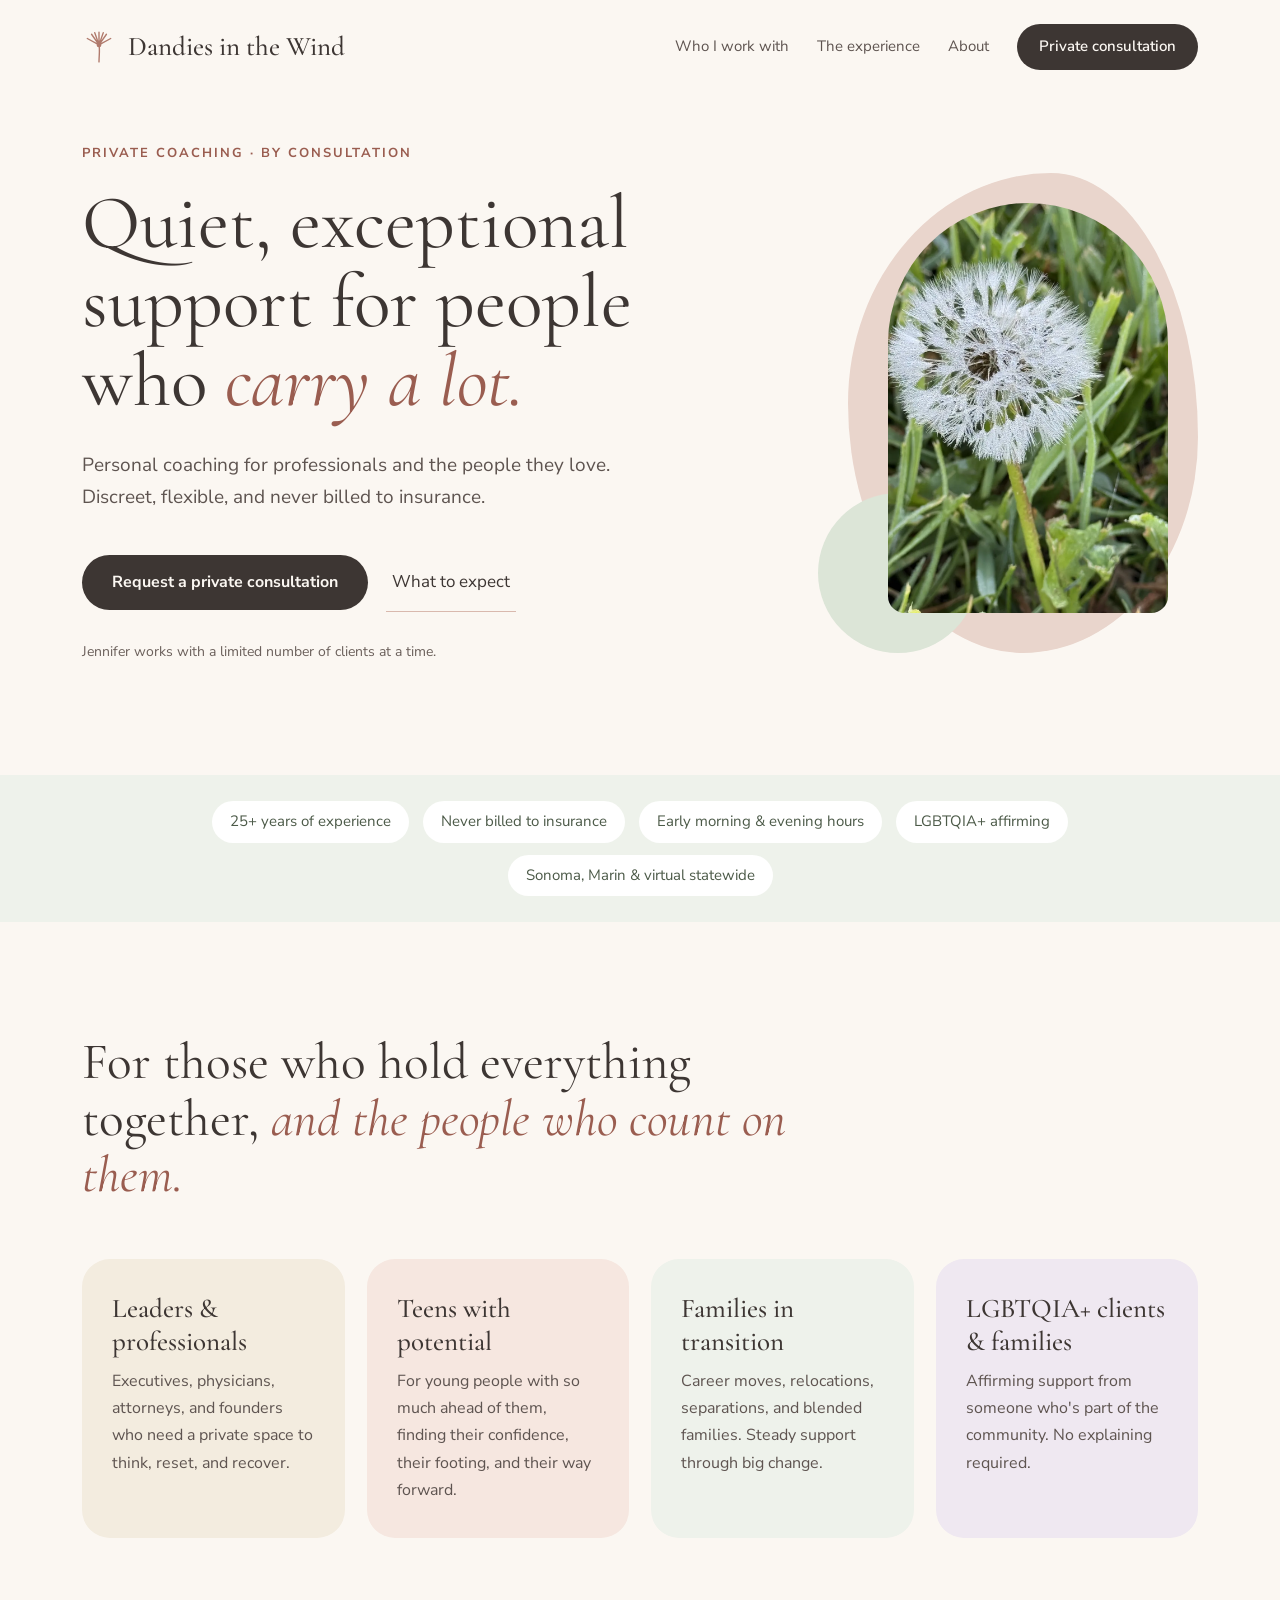
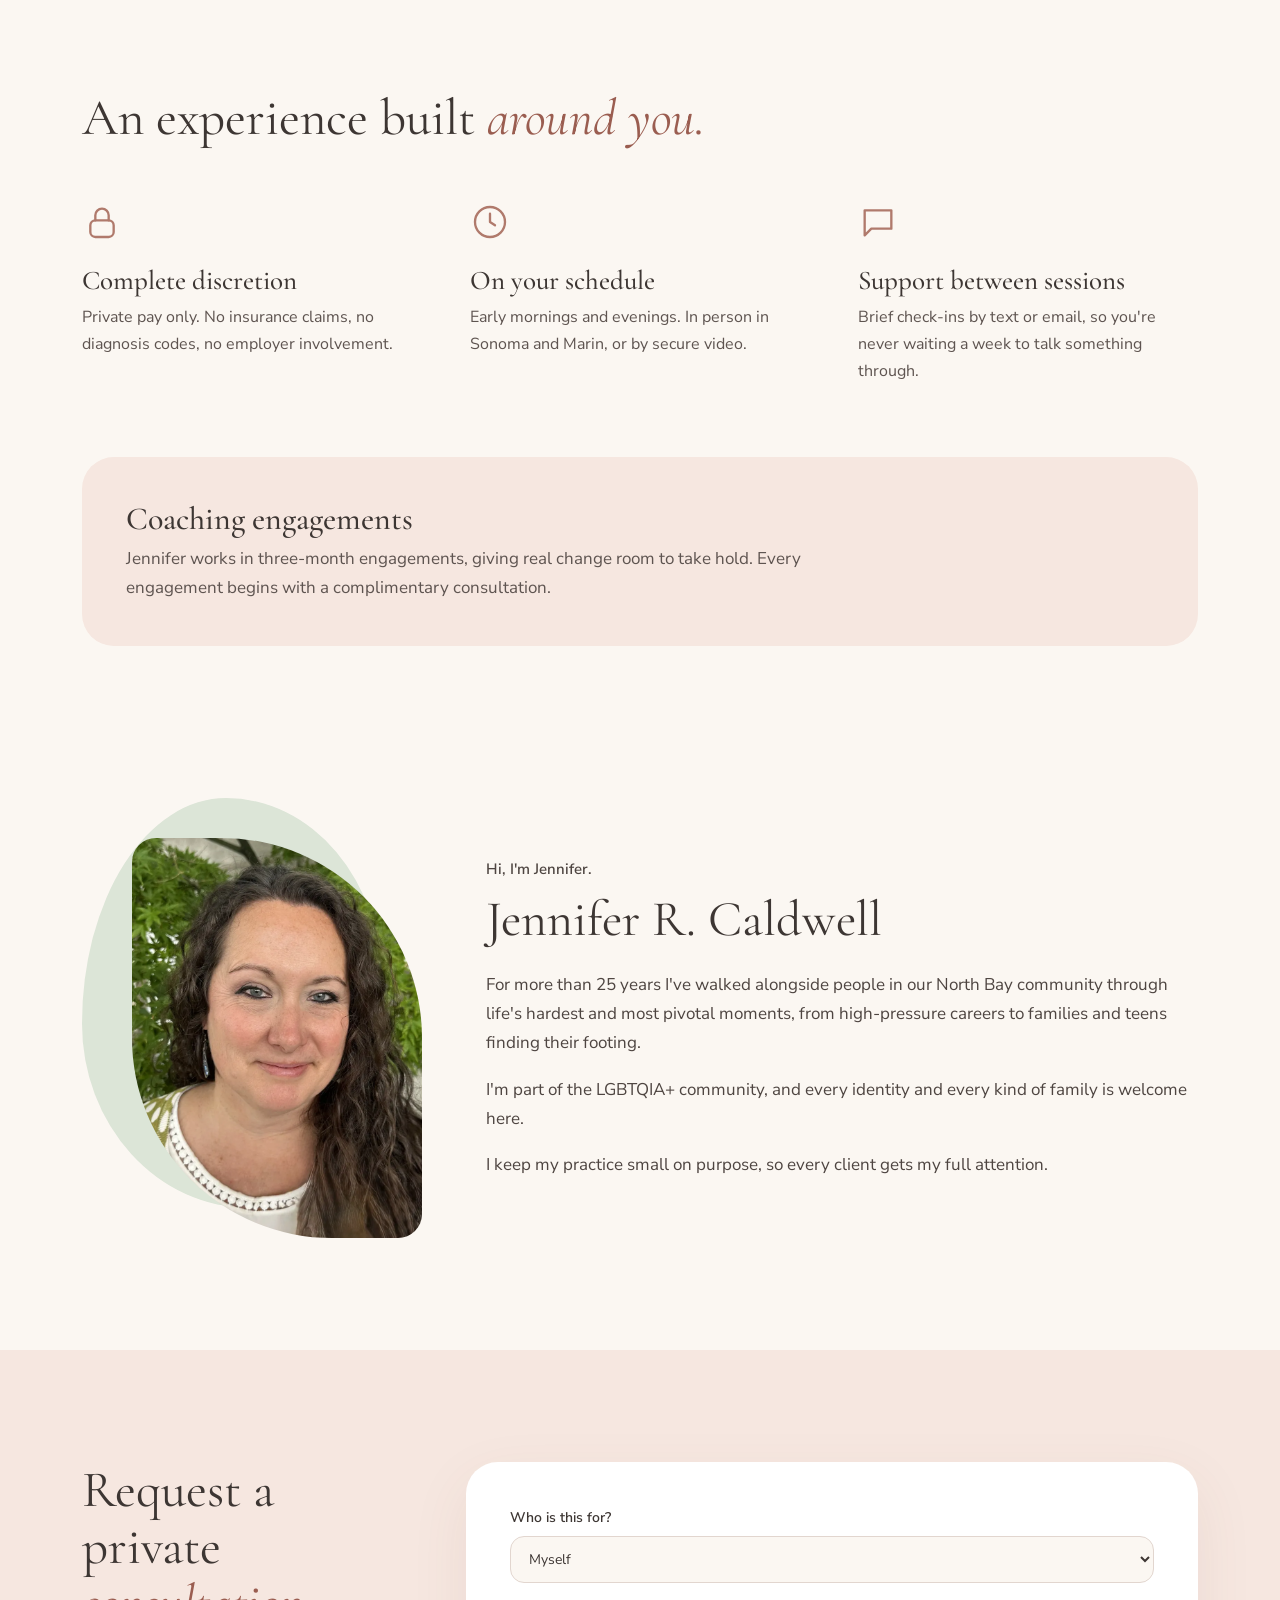
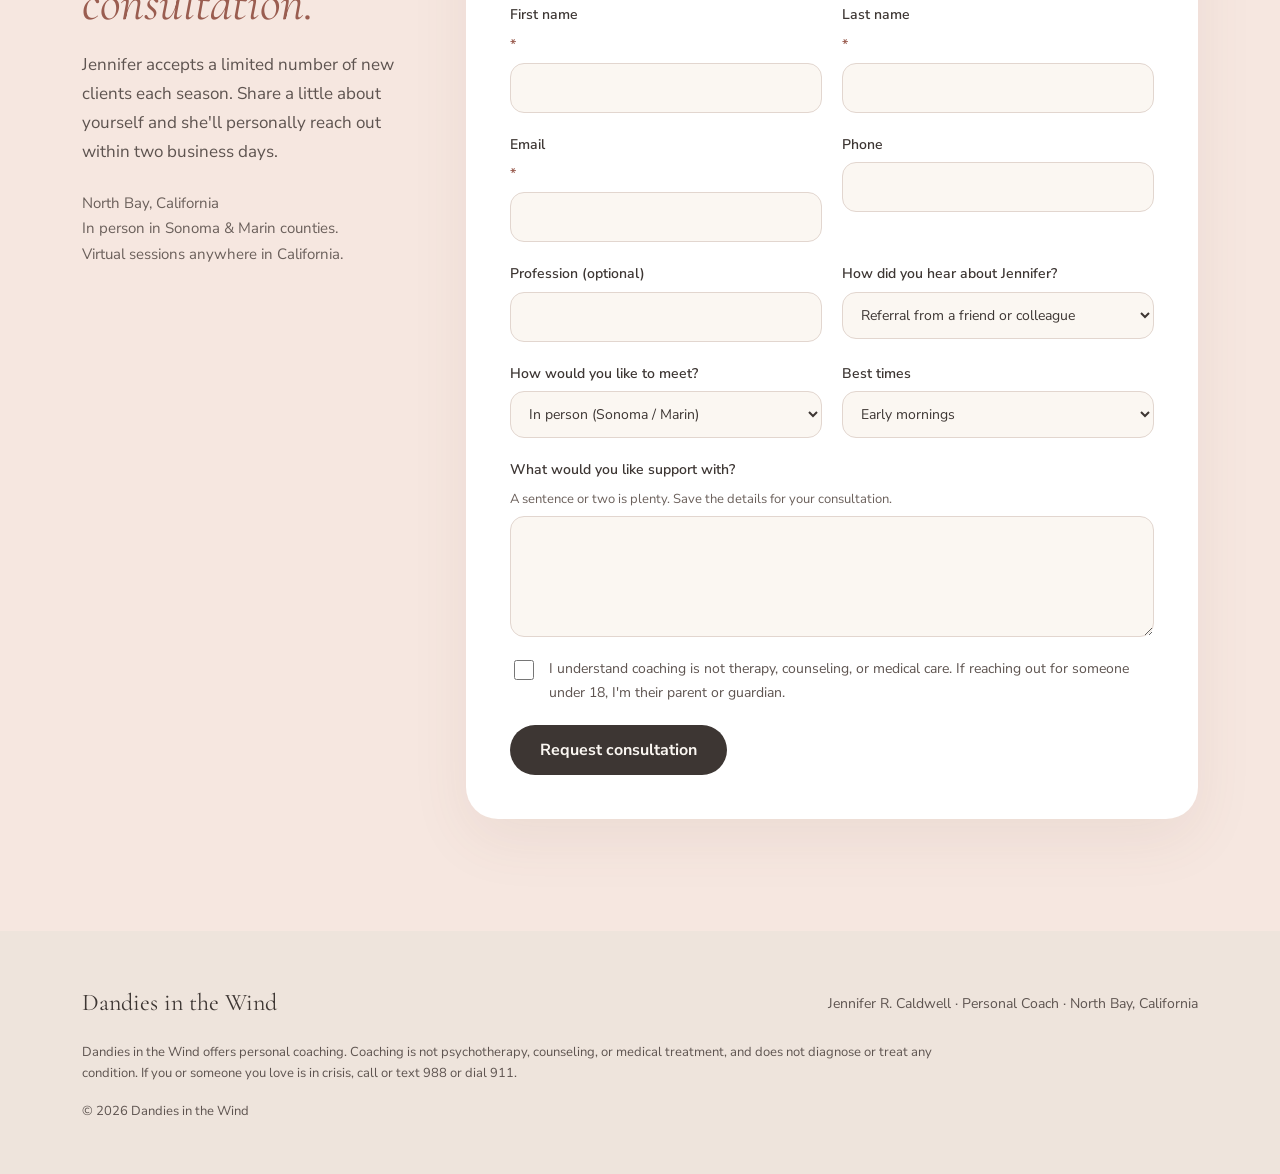
==== index.html @ 0243331b "Initial site" ====
<!doctype html>
<html lang="en">
<head>
<meta charset="utf-8">
<meta name="viewport" content="width=device-width, initial-scale=1">
<title>Dandies in the Wind | Private Personal Coaching in the North Bay</title>
<meta name="description" content="Private, confidential personal coaching with Jennifer R. Caldwell for professionals, teens, and families. In person in Sonoma and Marin, and virtual across California.">
<link rel="canonical" href="https://dandiesinthewind.org/">
<meta property="og:type" content="website">
<meta property="og:title" content="Dandies in the Wind | Private Personal Coaching">
<meta property="og:description" content="Quiet, exceptional support for people who carry a lot. Personal coaching in the North Bay and across California.">
<meta property="og:url" content="https://dandiesinthewind.org/">
<meta property="og:image" content="https://dandiesinthewind.org/images/og.jpg">
<meta name="twitter:card" content="summary_large_image">
<meta name="theme-color" content="#FBF7F2">
<link rel="icon" href="favicon.svg" type="image/svg+xml">
<link rel="preconnect" href="https://fonts.googleapis.com">
<link rel="preconnect" href="https://fonts.gstatic.com" crossorigin>
<link href="https://fonts.googleapis.com/css2?family=Cormorant+Garamond:ital,wght@0,400;0,500;1,400;1,500&family=Nunito+Sans:opsz,wght@6..12,400;6..12,600;6..12,700&display=swap" rel="stylesheet">
<link rel="stylesheet" href="styles.css">
</head>
<body>
<a class="skip" href="#main">Skip to content</a>

<header class="site-header">
  <div class="wrap">
    <a class="brand" href="#top" aria-label="Dandies in the Wind, home">
      <svg width="34" height="34" viewBox="0 0 32 32" fill="none" stroke="#B07A6C" stroke-width="1.3" stroke-linecap="round" aria-hidden="true"><path d="M16 30c0-6 1-11 0-16"/><path d="M16 14L9 4M16 14L12 2.5M16 14L16 2M16 14L20 2.5M16 14L23 4M16 14L5 8M16 14L27 8"/><circle cx="16" cy="14" r="1.6" fill="#B07A6C"/></svg>
      <span>Dandies in the Wind</span>
    </a>
    <nav class="site-nav" aria-label="Main">
      <a href="#who">Who I work with</a>
      <a href="#experience">The experience</a>
      <a href="#about">About</a>
      <a class="btn btn-sm" href="#intake">Private consultation</a>
    </nav>
  </div>
</header>

<main id="main">

<section class="hero" id="top">
  <div class="wrap">
    <div class="hero-copy">
      <p class="eyebrow">Private coaching · By consultation</p>
      <h1>Quiet, exceptional support for people who <em>carry a lot.</em></h1>
      <p class="lede">Personal coaching for professionals and the people they love. Discreet, flexible, and never billed to insurance.</p>
      <div class="cta-row">
        <a class="btn" href="#intake">Request a private consultation</a>
        <a class="link-quiet" href="#experience">What to expect</a>
      </div>
      <p class="small-note">Jennifer works with a limited number of clients at a time.</p>
    </div>
    <div class="hero-art">
      <div class="blob-a"></div>
      <div class="dot-a"></div>
      <picture>
        <source srcset="images/dandelion.webp" type="image/webp">
        <img src="images/dandelion.jpg" alt="A dandelion seed head covered in morning dew" width="1100" height="1467" fetchpriority="high">
      </picture>
    </div>
  </div>
</section>

<div class="strip">
  <ul>
    <li>25+ years of experience</li>
    <li>Never billed to insurance</li>
    <li>Early morning &amp; evening hours</li>
    <li>LGBTQIA+ affirming</li>
    <li>Sonoma, Marin &amp; virtual statewide</li>
  </ul>
</div>

<section class="block" id="who">
  <div class="wrap">
    <h2 class="section-title">For those who hold everything together, <em>and the people who count on them.</em></h2>
    <div class="cards">
      <div class="card c-sand">
        <h3>Leaders &amp; professionals</h3>
        <p>Executives, physicians, attorneys, and founders who need a private space to think, reset, and recover.</p>
      </div>
      <div class="card c-blush">
        <h3>Teens with potential</h3>
        <p>For young people with so much ahead of them, finding their confidence, their footing, and their way forward.</p>
      </div>
      <div class="card c-sage">
        <h3>Families in transition</h3>
        <p>Career moves, relocations, separations, and blended families. Steady support through big change.</p>
      </div>
      <div class="card c-lilac">
        <h3>LGBTQIA+ clients &amp; families</h3>
        <p>Affirming support from someone who's part of the community. No explaining required.</p>
      </div>
    </div>
  </div>
</section>

<section class="block" id="experience">
  <div class="wrap">
    <h2 class="section-title">An experience built <em>around you.</em></h2>
    <div class="features">
      <div class="feature">
        <svg width="40" height="40" viewBox="0 0 24 24" fill="none" stroke="#B07A6C" stroke-width="1.4" stroke-linecap="round" stroke-linejoin="round" aria-hidden="true"><rect x="5" y="11" width="14" height="10" rx="3"/><path d="M8 11V8a4 4 0 0 1 8 0v3"/></svg>
        <h3>Complete discretion</h3>
        <p>Private pay only. No insurance claims, no diagnosis codes, no employer involvement.</p>
      </div>
      <div class="feature">
        <svg width="40" height="40" viewBox="0 0 24 24" fill="none" stroke="#B07A6C" stroke-width="1.4" stroke-linecap="round" stroke-linejoin="round" aria-hidden="true"><circle cx="12" cy="12" r="9"/><path d="M12 7v5l3 2"/></svg>
        <h3>On your schedule</h3>
        <p>Early mornings and evenings. In person in Sonoma and Marin, or by secure video.</p>
      </div>
      <div class="feature">
        <svg width="40" height="40" viewBox="0 0 24 24" fill="none" stroke="#B07A6C" stroke-width="1.4" stroke-linecap="round" stroke-linejoin="round" aria-hidden="true"><path d="M4 5h16v11H8l-4 4z"/></svg>
        <h3>Support between sessions</h3>
        <p>Brief check-ins by text or email, so you're never waiting a week to talk something through.</p>
      </div>
    </div>
    <div class="engage">
      <h3>Coaching engagements</h3>
      <p>Jennifer works in three-month engagements, giving real change room to take hold. Every engagement begins with a complimentary consultation.</p>
    </div>
  </div>
</section>

<section class="about" id="about">
  <div class="wrap">
    <div class="about-art">
      <div class="blob-b"></div>
      <picture>
        <source srcset="images/jennifer.webp" type="image/webp">
        <img src="images/jennifer.jpg" alt="Jennifer R. Caldwell smiling outdoors" width="900" height="1153" loading="lazy">
      </picture>
    </div>
    <div class="about-copy">
      <p class="hi">Hi, I'm Jennifer.</p>
      <h2>Jennifer R. Caldwell</h2>
      <p>For more than 25 years I've walked alongside people in our North Bay community through life's hardest and most pivotal moments, from high-pressure careers to families and teens finding their footing.</p>
      <p>I'm part of the LGBTQIA+ community, and every identity and every kind of family is welcome here.</p>
      <p>I keep my practice small on purpose, so every client gets my full attention.</p>
    </div>
  </div>
</section>

<section class="intake" id="intake">
  <div class="wrap">
    <div class="intake-copy">
      <h2>Request a private <em>consultation.</em></h2>
      <p>Jennifer accepts a limited number of new clients each season. Share a little about yourself and she'll personally reach out within two business days.</p>
      <p class="where">North Bay, California<br>In person in Sonoma &amp; Marin counties.<br>Virtual sessions anywhere in California.</p>
    </div>

    <form class="intake-form" action="https://formsubmit.co/jennifer@dandiesinthewind.org" method="POST">
      <!-- FormSubmit settings -->
      <input type="hidden" name="_subject" value="New consultation request from dandiesinthewind.org">
      <input type="hidden" name="_template" value="table">
      <input type="hidden" name="_captcha" value="false">
      <input type="hidden" name="_next" value="https://dandiesinthewind.org/thanks.html">
      <input type="text" name="_honey" class="hp" tabindex="-1" autocomplete="off" aria-hidden="true">

      <label class="field full">Who is this for?
        <select name="For" required>
          <option>Myself</option>
          <option>My teen or young adult</option>
          <option>My family</option>
          <option>My partner and me</option>
        </select>
      </label>
      <label class="field">First name <span class="req" aria-hidden="true">*</span>
        <input type="text" name="First name" autocomplete="given-name" required>
      </label>
      <label class="field">Last name <span class="req" aria-hidden="true">*</span>
        <input type="text" name="Last name" autocomplete="family-name" required>
      </label>
      <label class="field">Email <span class="req" aria-hidden="true">*</span>
        <input type="email" name="email" autocomplete="email" required>
      </label>
      <label class="field">Phone
        <input type="tel" name="Phone" autocomplete="tel">
      </label>
      <label class="field">Profession (optional)
        <input type="text" name="Profession">
      </label>
      <label class="field">How did you hear about Jennifer?
        <select name="Referral source">
          <option>Referral from a friend or colleague</option>
          <option>Referral from a professional</option>
          <option>Online search</option>
          <option>Other</option>
        </select>
      </label>
      <label class="field">How would you like to meet?
        <select name="Format">
          <option>In person (Sonoma / Marin)</option>
          <option>Virtual</option>
          <option>Either is fine</option>
        </select>
      </label>
      <label class="field">Best times
        <select name="Best times">
          <option>Early mornings</option>
          <option>Daytime</option>
          <option>Evenings</option>
        </select>
      </label>
      <label class="field full">What would you like support with?
        <span class="hint">A sentence or two is plenty. Save the details for your consultation.</span>
        <textarea name="What they'd like support with" rows="4"></textarea>
      </label>
      <label class="check full">
        <input type="checkbox" name="Acknowledged coaching is not therapy" value="Yes" required>
        <span>I understand coaching is not therapy, counseling, or medical care. If reaching out for someone under 18, I'm their parent or guardian.</span>
      </label>
      <button class="btn" type="submit">Request consultation</button>
    </form>
  </div>
</section>

</main>

<footer class="site-footer">
  <div class="wrap">
    <div class="foot-top">
      <span class="name">Dandies in the Wind</span>
      <span>Jennifer R. Caldwell · Personal Coach · North Bay, California</span>
    </div>
    <p class="disclaimer">Dandies in the Wind offers personal coaching. Coaching is not psychotherapy, counseling, or medical treatment, and does not diagnose or treat any condition. If you or someone you love is in crisis, call or text 988 or dial 911.</p>
    <p class="disclaimer">© 2026 Dandies in the Wind</p>
  </div>
</footer>
</body>
</html>
---- styles.css ----
:root {
  --linen: #FBF7F2;
  --ink: #3D3633;
  --body: #4E4541;
  --muted: #5E5450;
  --soft: #6B605B;
  --rose: #B07A6C;
  --rose-text: #9A5D50;
  --rose-deep: #7A463B;
  --blush: #F6E7E0;
  --blush-2: #E9D5CC;
  --sage: #EEF2EB;
  --sage-2: #DCE5D7;
  --sage-text: #4C5A48;
  --sand: #F3ECDF;
  --lilac: #EFE8F1;
  --line: #E2D6CF;
  --footer: #EEE4DC;
  --serif: 'Cormorant Garamond', Georgia, serif;
  --sans: 'Nunito Sans', system-ui, -apple-system, sans-serif;
}

* { box-sizing: border-box; }
html { scroll-behavior: smooth; }
body {
  margin: 0;
  background: var(--linen);
  color: var(--ink);
  font-family: var(--sans);
  font-size: 17px;
  line-height: 1.7;
  -webkit-font-smoothing: antialiased;
}
img { max-width: 100%; display: block; }
a { color: var(--rose-text); }
a:hover { color: var(--rose-deep); }
h1, h2, h3 { font-family: var(--serif); font-weight: 400; margin: 0; line-height: 1.1; }
em { color: var(--rose-text); }
p { margin: 0; }

.wrap { max-width: 1180px; margin: 0 auto; padding: 0 32px; }
.skip { position: absolute; left: -9999px; }
.skip:focus { left: 16px; top: 16px; background: #fff; padding: 8px 14px; z-index: 10; }

/* Buttons */
.btn {
  display: inline-flex; align-items: center; justify-content: center;
  min-height: 48px; padding: 14px 30px; border-radius: 999px;
  background: var(--ink); color: var(--linen); text-decoration: none;
  font-weight: 700; font-size: 16px; border: none; cursor: pointer; font-family: inherit;
  transition: background .2s ease, transform .2s ease;
}
.btn:hover { background: #2A2523; color: var(--linen); transform: translateY(-1px); }
.btn-sm { min-height: 44px; padding: 10px 22px; font-size: 15px; font-weight: 600; }
.link-quiet { color: var(--ink); text-decoration: none; padding: 14px 6px; border-bottom: 1px solid #D9B9AE; }
.link-quiet:hover { color: var(--rose-deep); }

/* Header */
.site-header .wrap { display: flex; flex-wrap: wrap; gap: 16px 20px; align-items: center; justify-content: space-between; padding-top: 24px; padding-bottom: 24px; }
.brand { display: flex; align-items: center; gap: 12px; color: var(--ink); text-decoration: none; }
.brand span { font-family: var(--serif); font-size: 27px; font-weight: 500; }
.site-nav { display: flex; flex-wrap: wrap; gap: 8px 28px; align-items: center; font-size: 15px; }
.site-nav a:not(.btn) { color: var(--muted); text-decoration: none; }
.site-nav a:not(.btn):hover { color: var(--rose-deep); }

/* Hero */
.hero .wrap { display: flex; flex-wrap: wrap; gap: 56px; align-items: center; padding-top: 48px; padding-bottom: 112px; }
.hero-copy { flex: 999 1 520px; min-width: 0; }
.eyebrow { font-size: 13px; letter-spacing: 2px; text-transform: uppercase; color: var(--rose-text); font-weight: 700; margin-bottom: 20px; }
.hero h1 { font-size: clamp(44px, 6vw, 76px); line-height: 1.04; }
.lede { margin-top: 28px; max-width: 560px; font-size: 19px; color: var(--muted); }
.cta-row { margin-top: 40px; display: flex; flex-wrap: wrap; gap: 18px; align-items: center; }
.small-note { margin-top: 28px; font-size: 14px; color: var(--soft); }
.hero-art { flex: 1 1 380px; min-width: 0; position: relative; height: 500px; }
.blob-a { position: absolute; inset: 20px 0 0 30px; background: var(--blush-2); border-radius: 58% 42% 50% 50% / 48% 55% 45% 52%; }
.dot-a { position: absolute; left: 0; bottom: 0; width: 160px; height: 160px; background: var(--sage-2); border-radius: 50%; }
.hero-art picture img, .hero-art > img { position: absolute; top: 50px; right: 30px; bottom: 40px; left: 70px; width: calc(100% - 100px); height: calc(100% - 90px); object-fit: cover; border-radius: 200px 200px 24px 24px; }

/* Strip */
.strip { background: var(--sage); }
.strip ul { list-style: none; margin: 0 auto; padding: 26px 32px; max-width: 1180px; display: flex; flex-wrap: wrap; gap: 12px 14px; justify-content: center; font-size: 15px; color: var(--sage-text); }
.strip li { background: #fff; padding: 8px 18px; border-radius: 999px; }

/* Sections */
section.block { padding: 112px 0 40px; }
.section-title { font-size: clamp(34px, 4vw, 52px); max-width: 720px; }
.cards { margin-top: 56px; display: grid; grid-template-columns: repeat(auto-fit, minmax(250px, 1fr)); gap: 22px; }
.card { border-radius: 28px; padding: 34px 30px; }
.card h3 { font-weight: 500; font-size: 27px; line-height: 1.2; margin-bottom: 10px; }
.card p { color: var(--muted); font-size: 16px; }
.c-sand { background: var(--sand); } .c-blush { background: var(--blush); } .c-sage { background: var(--sage); } .c-lilac { background: var(--lilac); }

.features { margin-top: 56px; display: grid; grid-template-columns: repeat(auto-fit, minmax(260px, 1fr)); gap: 48px; }
.feature h3 { font-weight: 500; font-size: 27px; margin: 14px 0 8px; }
.feature p { color: var(--muted); font-size: 16px; }
.engage { margin-top: 72px; background: var(--blush); border-radius: 32px; padding: 44px; }
.engage h3 { font-weight: 500; font-size: 32px; margin-bottom: 8px; }
.engage p { color: var(--muted); max-width: 720px; }

/* About */
.about .wrap { display: flex; flex-wrap: wrap; gap: 64px; align-items: center; padding-top: 112px; padding-bottom: 112px; }
.about-art { flex: 1 1 340px; min-width: 0; position: relative; height: 440px; }
.blob-b { position: absolute; inset: 0 40px 30px 0; background: var(--sage-2); border-radius: 48% 52% 44% 56% / 55% 45% 55% 45%; }
.about-art picture img { position: absolute; top: 40px; left: 50px; width: calc(100% - 50px); height: calc(100% - 40px); object-fit: cover; object-position: center 30%; border-radius: 24px 200px 24px 200px; }
.about-copy { flex: 999 1 440px; min-width: 0; }
.hi { color: var(--rose-text); font-weight: 600; font-size: 15px; margin-bottom: 10px; }
.about h2 { font-size: clamp(36px, 4vw, 50px); margin-bottom: 24px; }
.about-copy p + p { margin-top: 18px; }
.about-copy p { color: var(--body); }

/* Intake */
.intake { background: var(--blush); }
.intake .wrap { display: flex; flex-wrap: wrap; gap: 64px; padding-top: 112px; padding-bottom: 112px; }
.intake-copy { flex: 1 1 320px; min-width: 0; }
.intake-copy h2 { font-size: clamp(36px, 4vw, 52px); margin-bottom: 20px; }
.intake-copy p { color: var(--muted); }
.intake-copy .where { margin-top: 24px; font-size: 15px; color: var(--soft); }
form.intake-form {
  flex: 999 1 560px; min-width: 0; background: #fff; border-radius: 32px; padding: 44px;
  display: grid; grid-template-columns: repeat(2, minmax(0, 1fr)); gap: 20px;
  box-shadow: 0 20px 60px rgba(120, 80, 60, .08);
}
.field { display: flex; flex-direction: column; gap: 6px; font-size: 14px; font-weight: 600; }
.full { grid-column: 1 / -1; }
.hint { font-weight: 400; color: var(--soft); font-size: 13px; }
.field input, .field select, .field textarea {
  font: inherit; font-weight: 400; color: var(--ink); padding: 12px 14px;
  border: 1px solid var(--line); border-radius: 14px; background: var(--linen); min-height: 46px; width: 100%;
}
.field textarea { resize: vertical; min-height: 120px; }
.field input:focus, .field select:focus, .field textarea:focus, .check input:focus { outline: 2px solid var(--rose); outline-offset: 1px; }
.check { display: flex; gap: 12px; align-items: flex-start; font-size: 14px; color: var(--muted); }
.check input { width: 20px; height: 20px; margin-top: 3px; flex: none; accent-color: var(--rose); }
.req { color: var(--rose-text); }
.hp { position: absolute !important; left: -9999px !important; }
.intake-form .btn { justify-self: start; }

/* Footer */
.site-footer { background: var(--footer); color: var(--muted); font-size: 14px; }
.site-footer .wrap { padding-top: 52px; padding-bottom: 52px; display: flex; flex-direction: column; gap: 18px; }
.foot-top { display: flex; flex-wrap: wrap; gap: 12px 16px; justify-content: space-between; align-items: center; }
.foot-top .name { font-family: var(--serif); font-size: 24px; color: var(--ink); }
.disclaimer { max-width: 900px; font-size: 13px; line-height: 1.6; }

/* Thank you page */
.thanks { min-height: 70vh; display: flex; align-items: center; }
.thanks .wrap { text-align: center; max-width: 640px; padding-top: 80px; padding-bottom: 80px; }
.thanks h1 { font-size: clamp(40px, 5vw, 60px); margin: 20px 0; }
.thanks p { color: var(--muted); margin-bottom: 32px; }

@media (max-width: 700px) {
  .wrap { padding: 0 20px; }
  .site-nav a:not(.btn) { display: none; }
  .hero .wrap { padding-top: 24px; padding-bottom: 72px; gap: 40px; }
  .hero-art { height: 380px; }
  section.block { padding-top: 80px; }
  .about .wrap, .intake .wrap { padding-top: 80px; padding-bottom: 80px; gap: 40px; }
  .about-art { height: 380px; }
  form.intake-form { grid-template-columns: 1fr; padding: 28px 22px; border-radius: 24px; }
  .engage { padding: 32px 26px; }
}
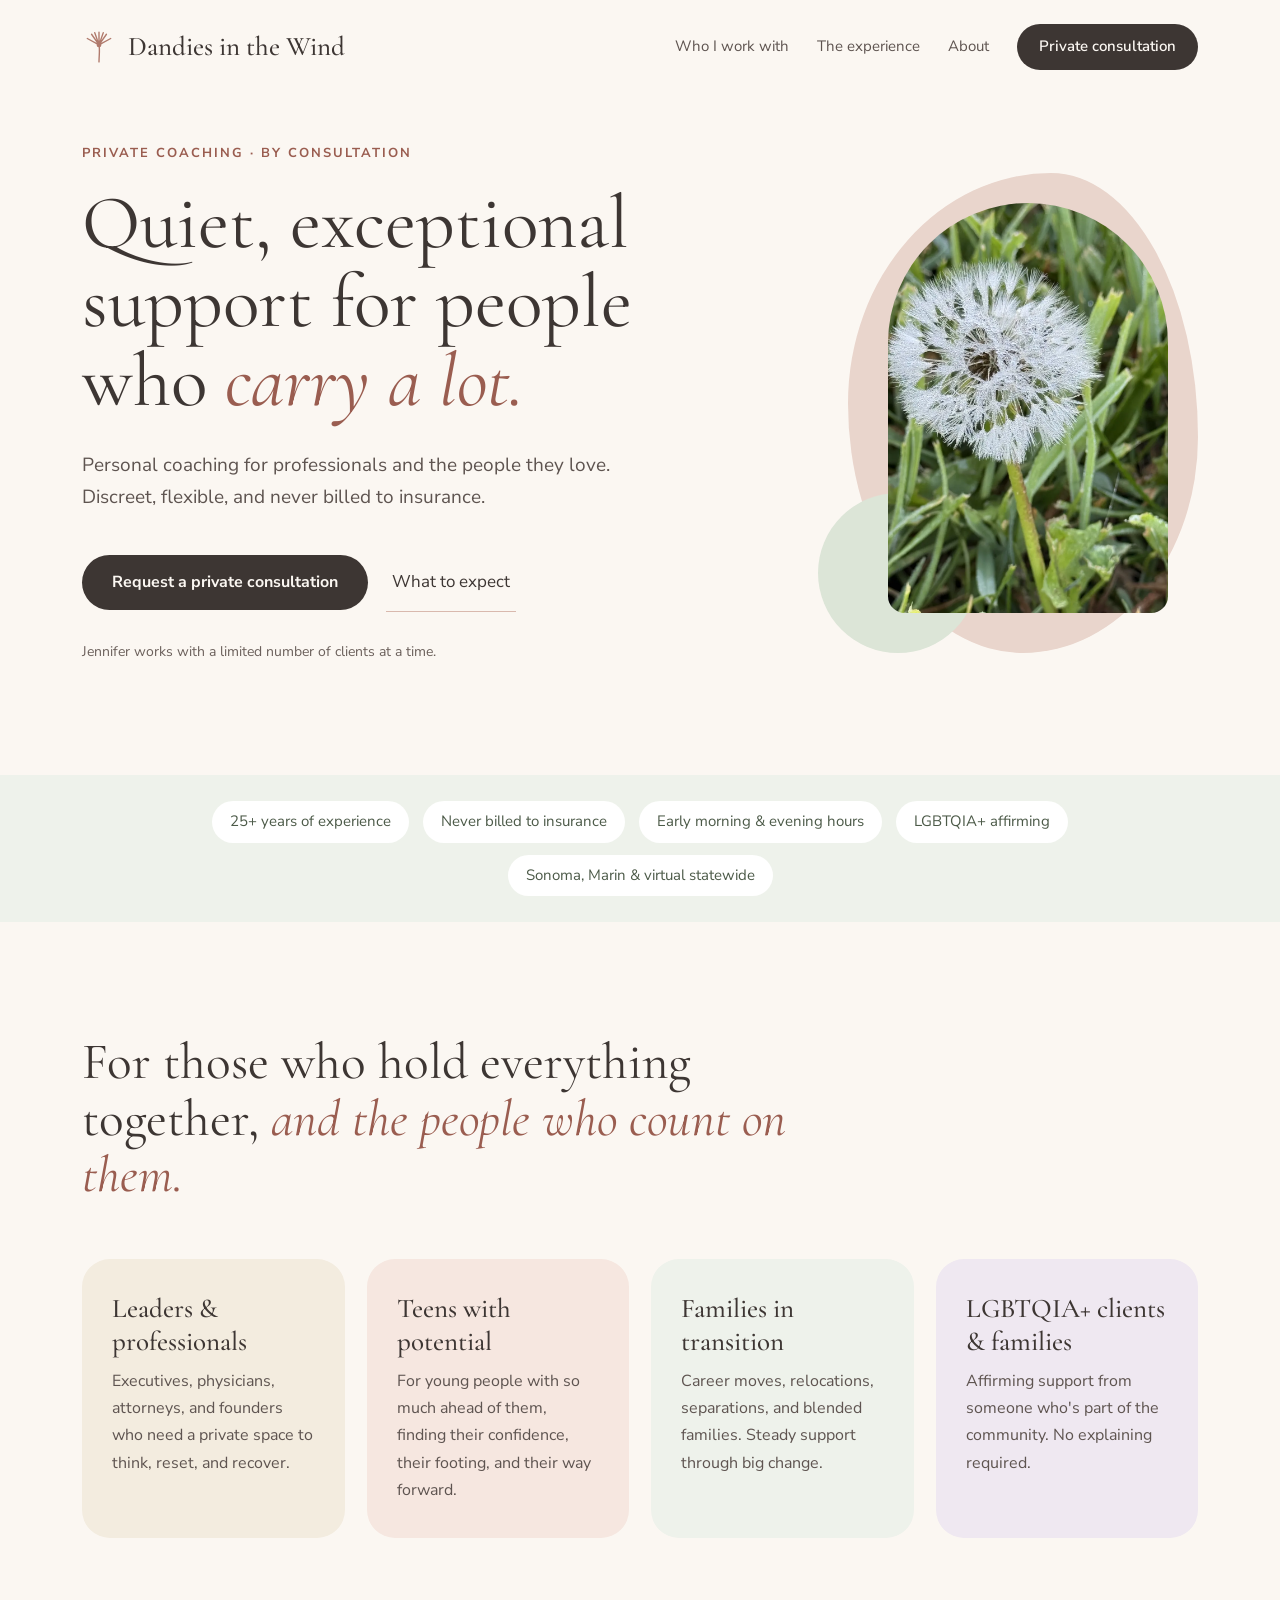
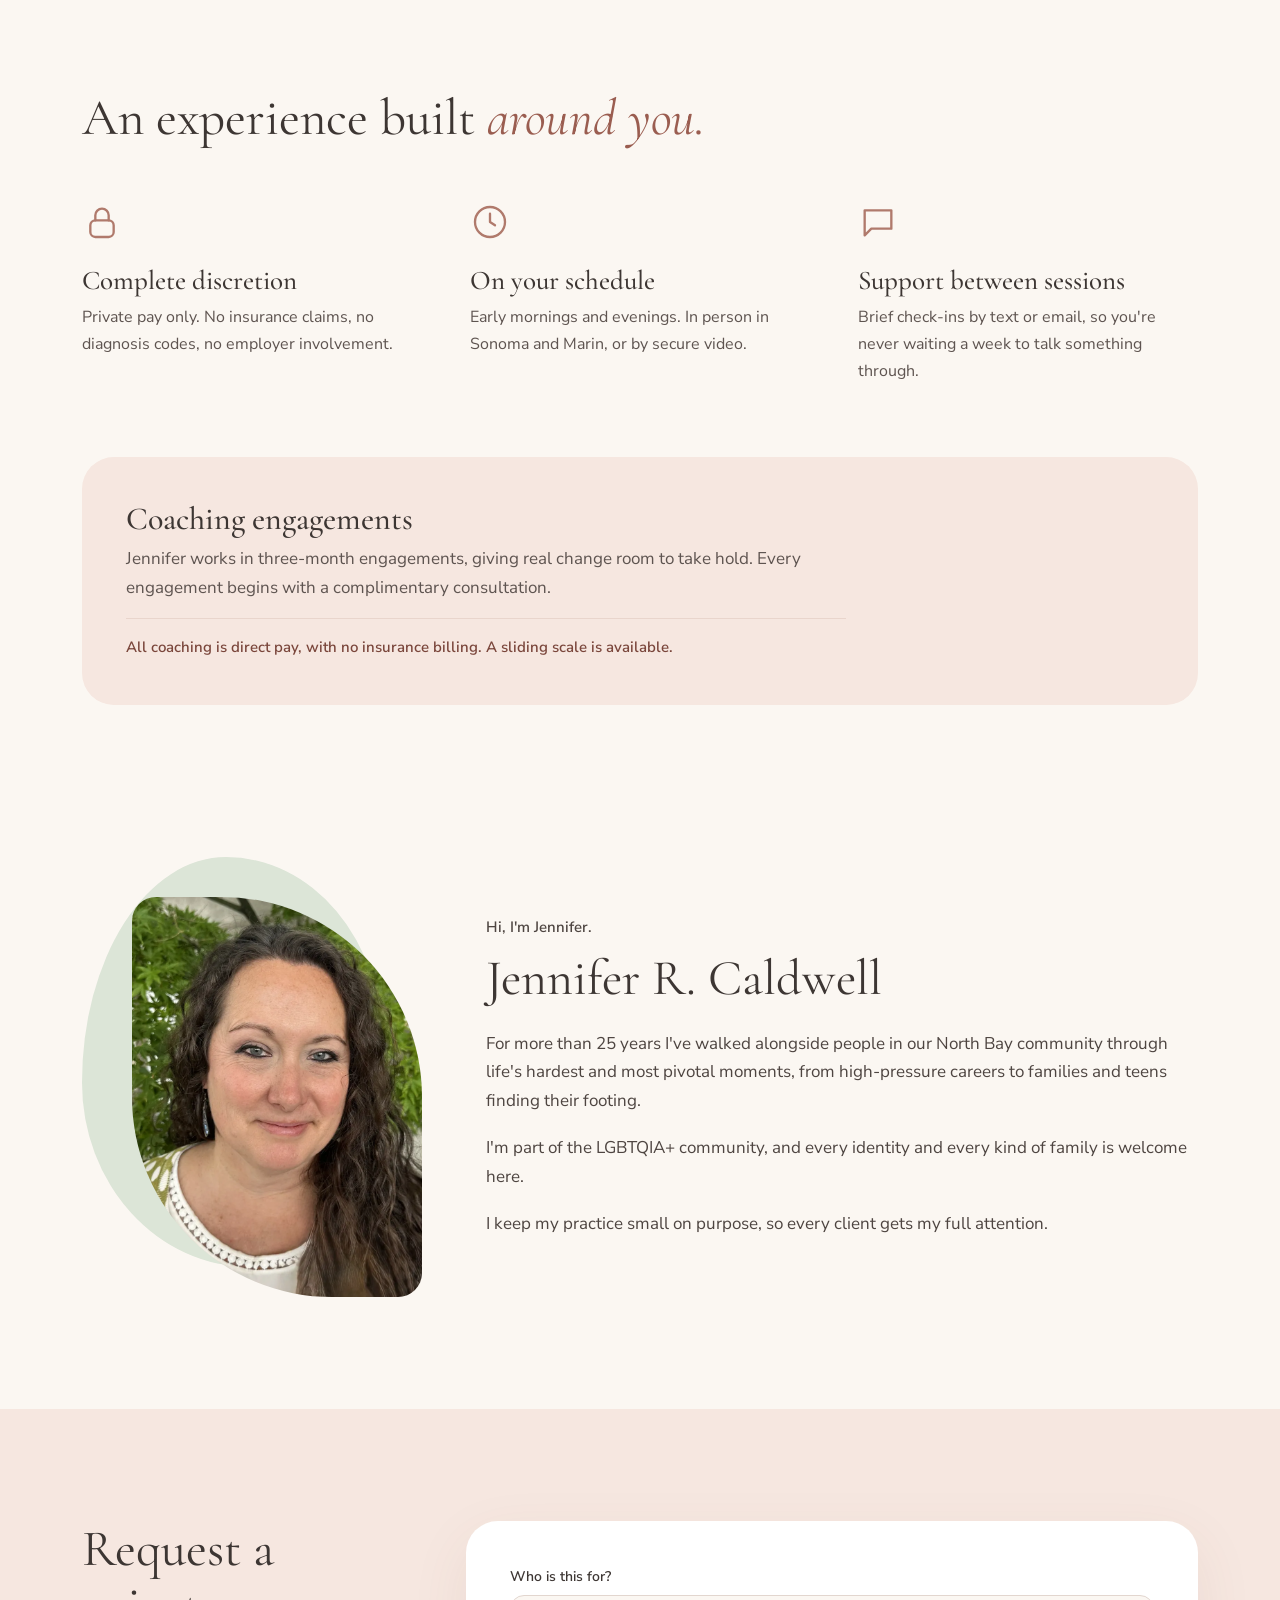
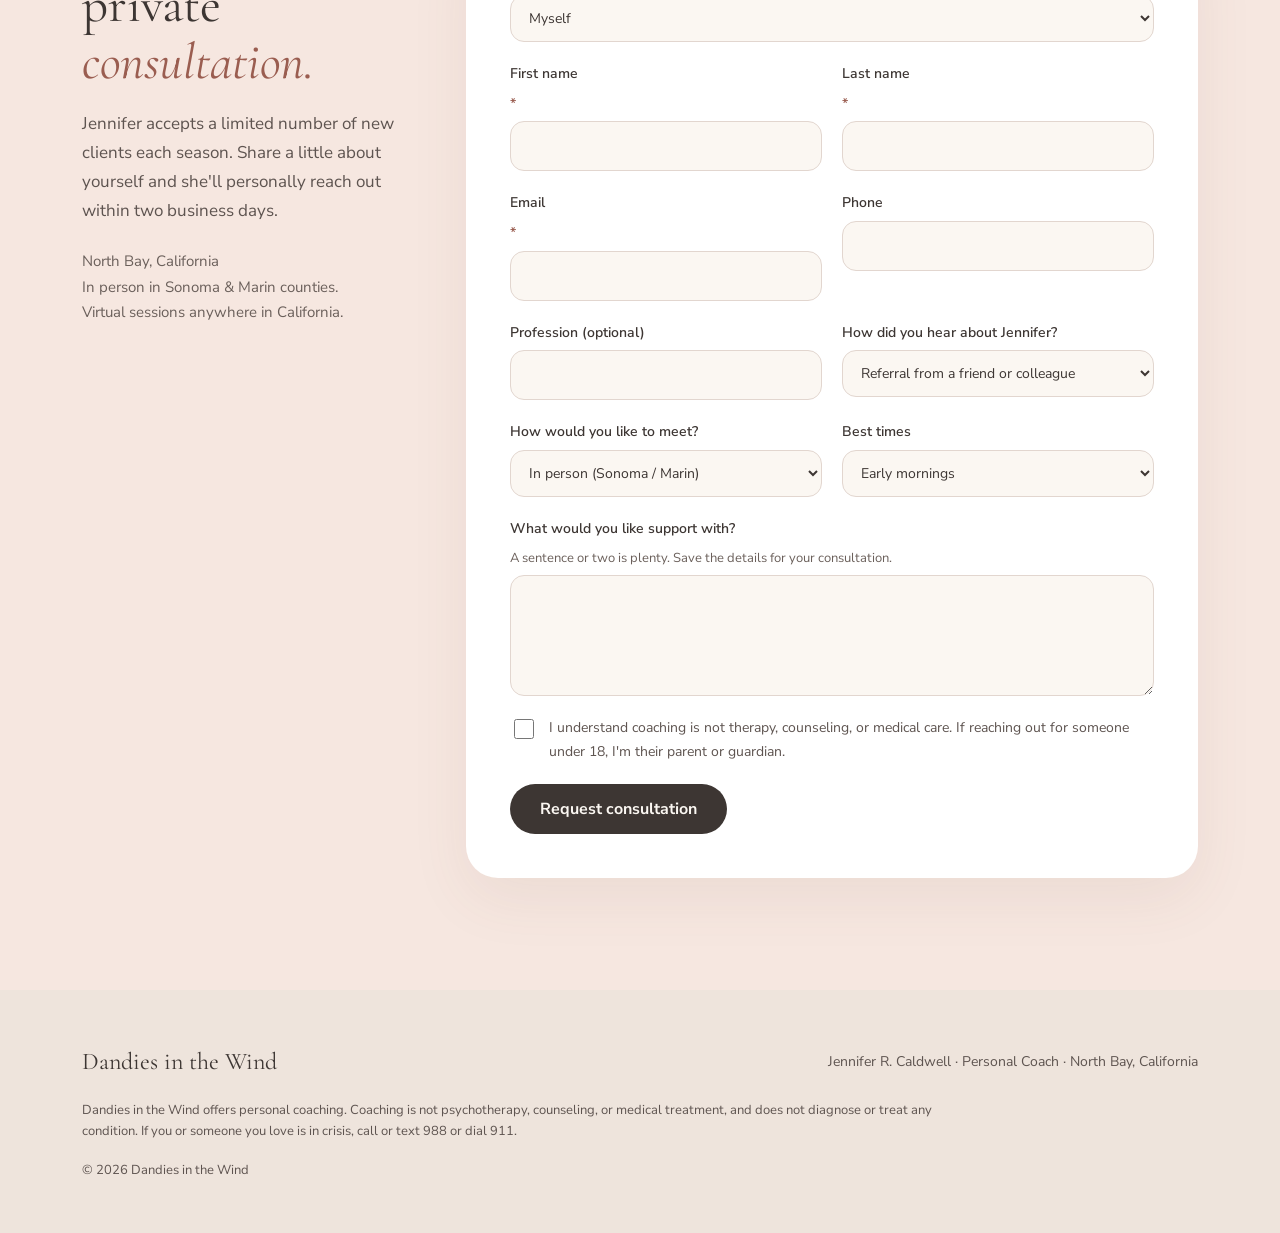
==== commit 7d8057f7: "Add direct pay and sliding scale note" ====
--- a/index.html
+++ b/index.html
@@ -119,6 +119,7 @@
     <div class="engage">
       <h3>Coaching engagements</h3>
       <p>Jennifer works in three-month engagements, giving real change room to take hold. Every engagement begins with a complimentary consultation.</p>
+      <p class="engage-note">All coaching is direct pay, with no insurance billing. A sliding scale is available.</p>
     </div>
   </div>
 </section>
--- a/styles.css
+++ b/styles.css
@@ -96,6 +96,7 @@
 .engage { margin-top: 72px; background: var(--blush); border-radius: 32px; padding: 44px; }
 .engage h3 { font-weight: 500; font-size: 32px; margin-bottom: 8px; }
 .engage p { color: var(--muted); max-width: 720px; }
+.engage .engage-note { margin-top: 16px; padding-top: 16px; border-top: 1px solid var(--blush-2); font-size: 15px; color: var(--rose-deep); font-weight: 600; }
 
 /* About */
 .about .wrap { display: flex; flex-wrap: wrap; gap: 64px; align-items: center; padding-top: 112px; padding-bottom: 112px; }
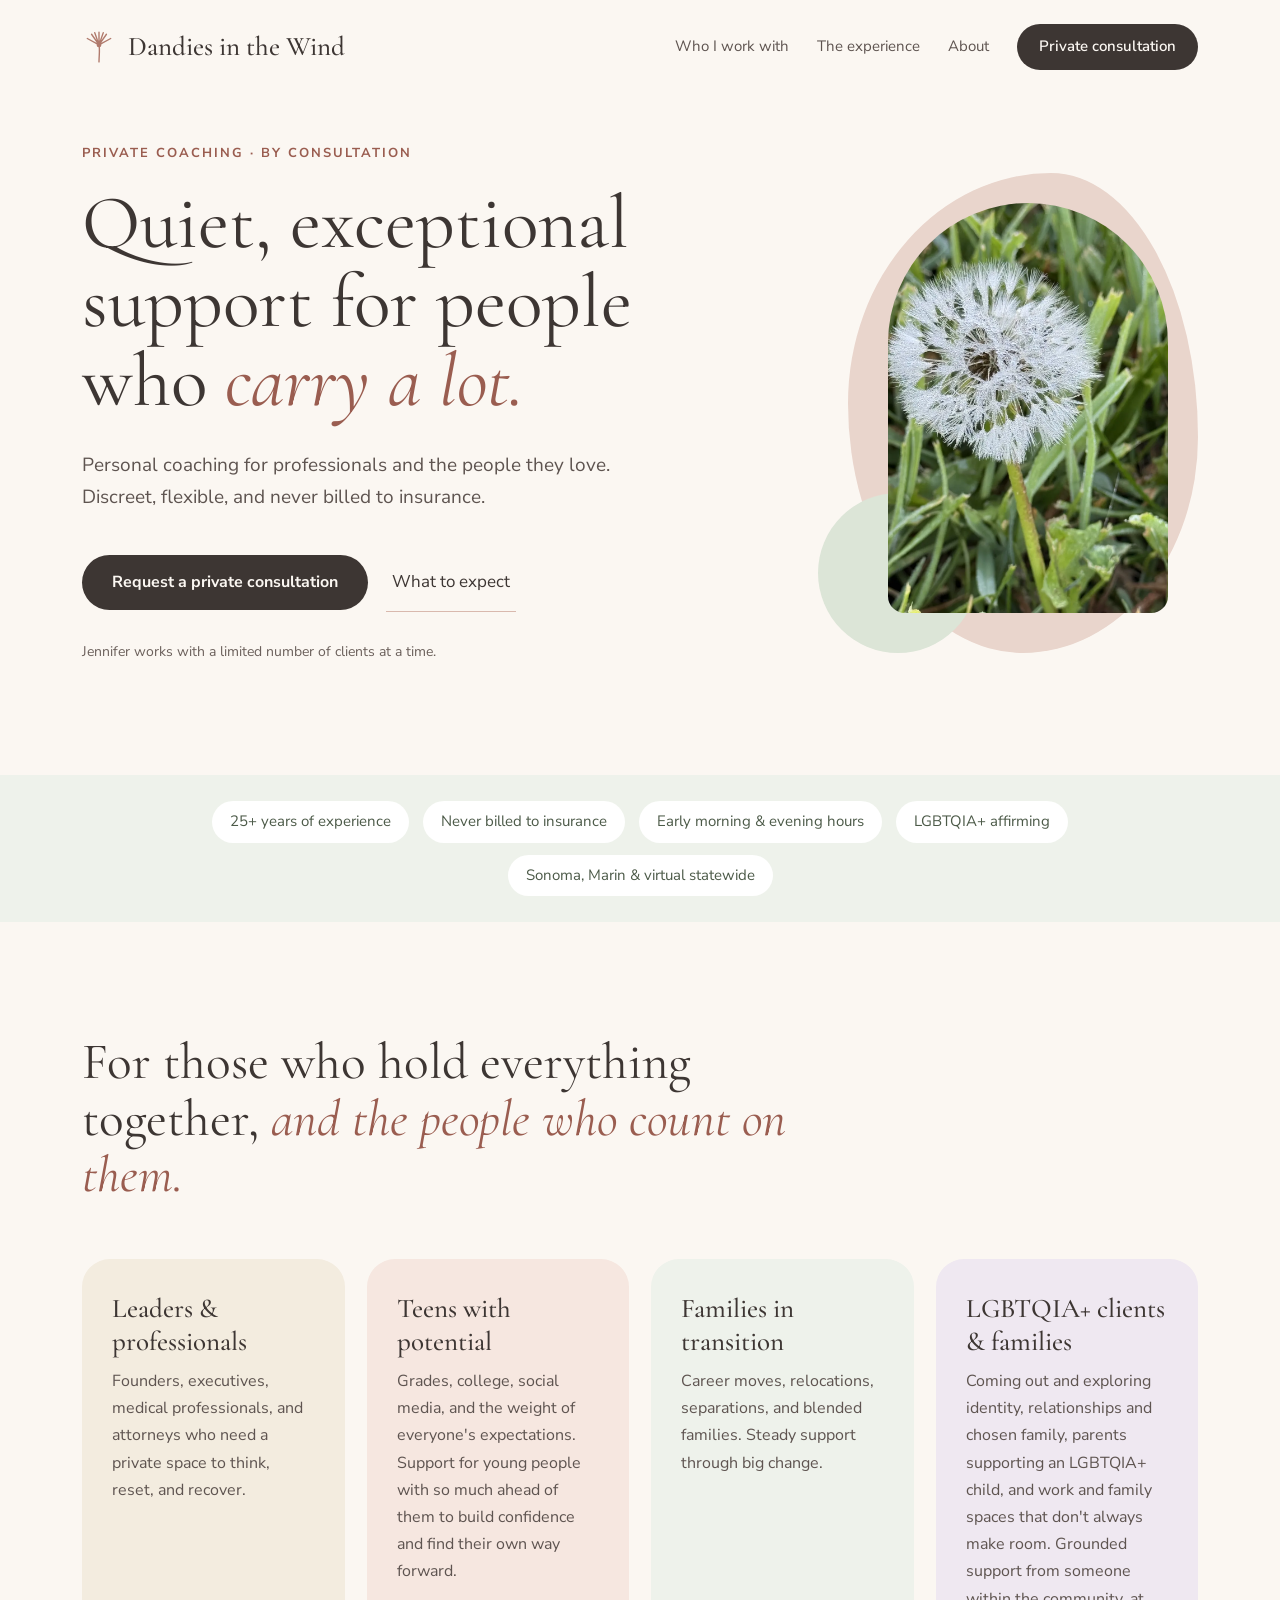
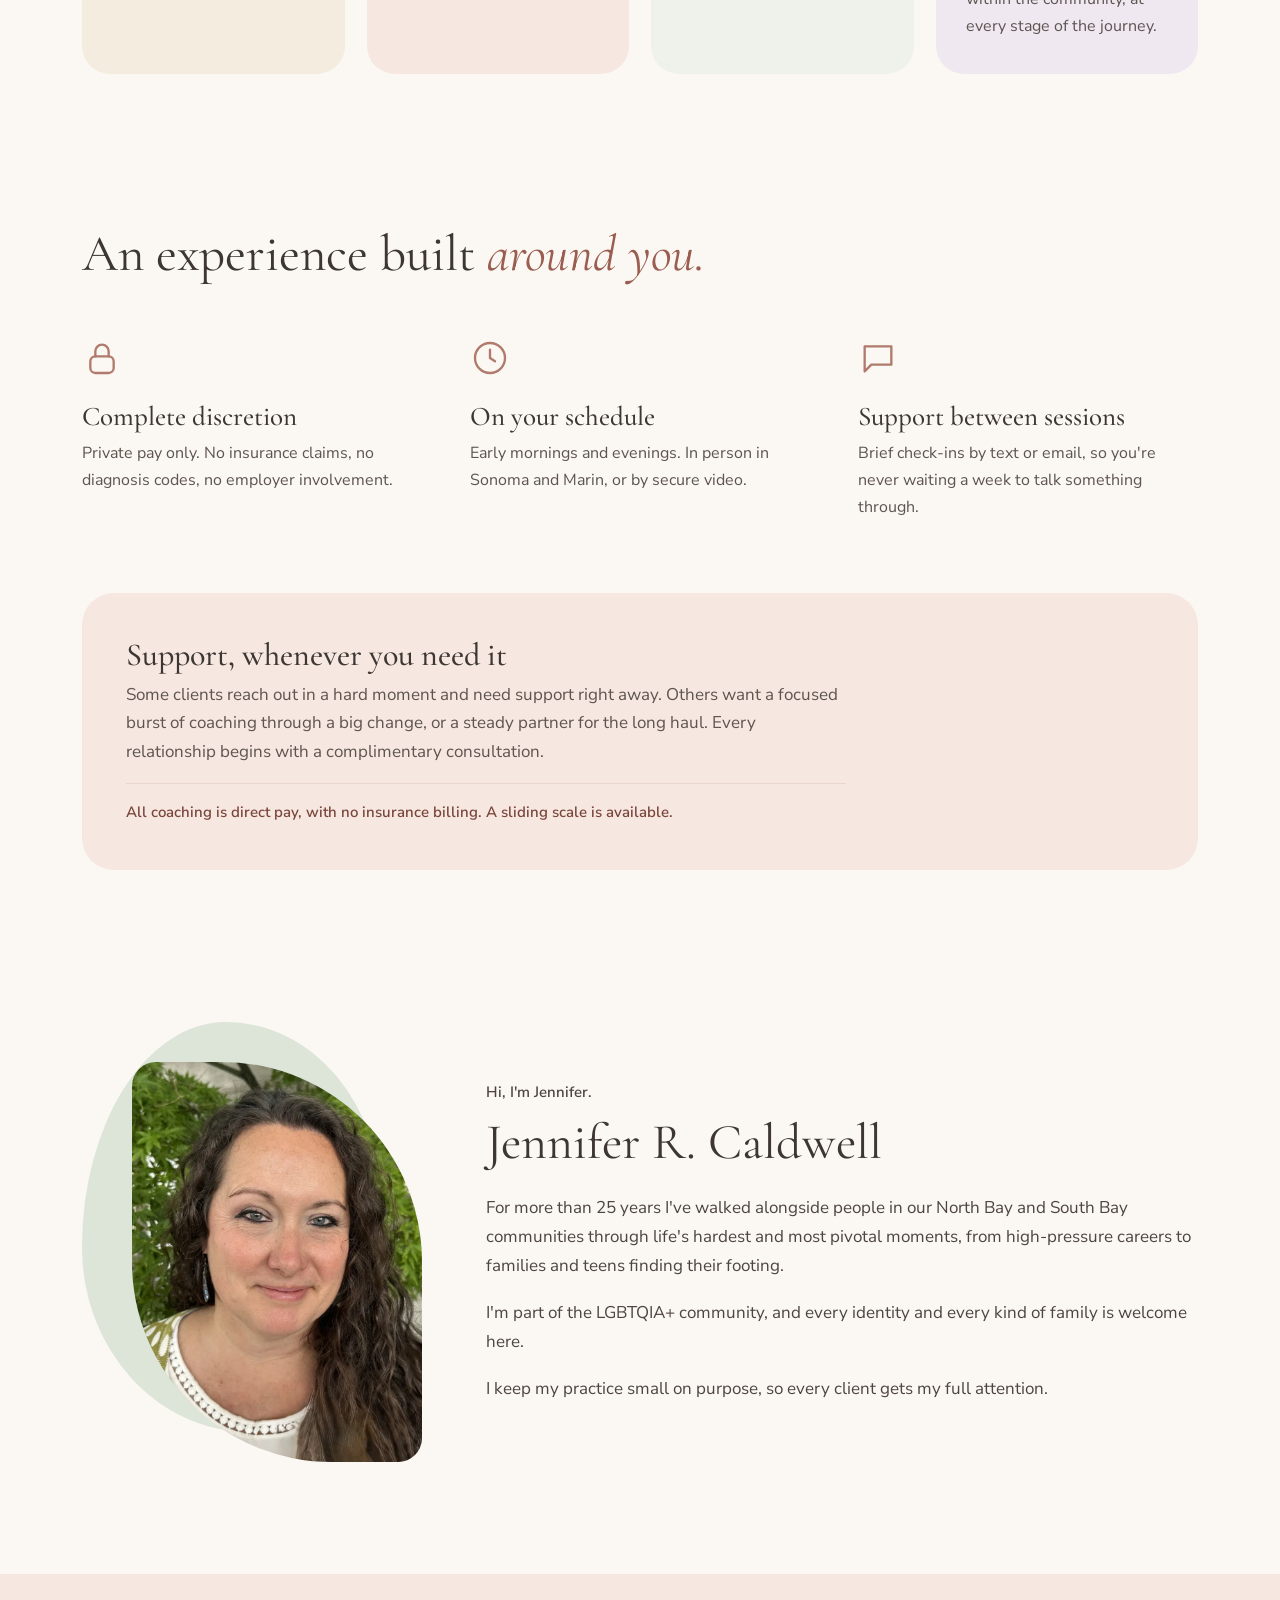
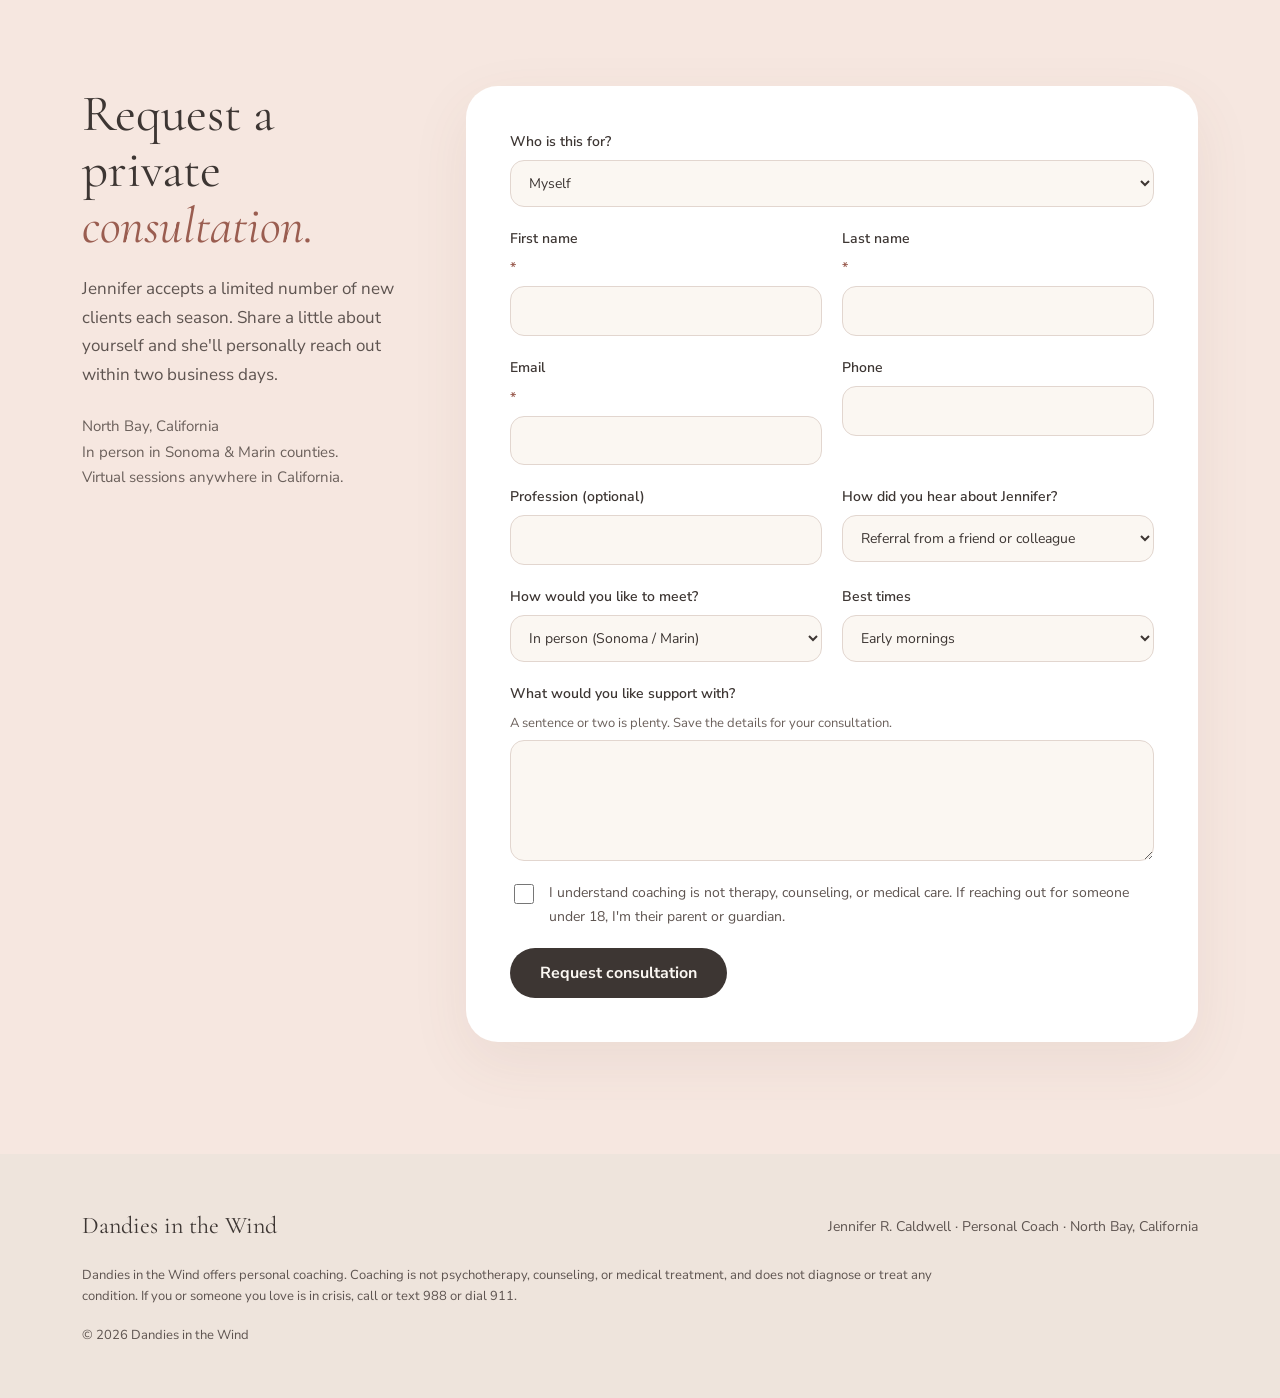
==== commit f8210176: "Copy updates: audience order, teens, LGBTQIA+, flexible support" ====
--- a/index.html
+++ b/index.html
@@ -78,11 +78,11 @@
     <div class="cards">
       <div class="card c-sand">
         <h3>Leaders &amp; professionals</h3>
-        <p>Executives, physicians, attorneys, and founders who need a private space to think, reset, and recover.</p>
+        <p>Founders, executives, medical professionals, and attorneys who need a private space to think, reset, and recover.</p>
       </div>
       <div class="card c-blush">
         <h3>Teens with potential</h3>
-        <p>For young people with so much ahead of them, finding their confidence, their footing, and their way forward.</p>
+        <p>Grades, college, social media, and the weight of everyone's expectations. Support for young people with so much ahead of them to build confidence and find their own way forward.</p>
       </div>
       <div class="card c-sage">
         <h3>Families in transition</h3>
@@ -90,7 +90,7 @@
       </div>
       <div class="card c-lilac">
         <h3>LGBTQIA+ clients &amp; families</h3>
-        <p>Affirming support from someone who's part of the community. No explaining required.</p>
+        <p>Coming out and exploring identity, relationships and chosen family, parents supporting an LGBTQIA+ child, and work and family spaces that don't always make room. Grounded support from someone within the community, at every stage of the journey.</p>
       </div>
     </div>
   </div>
@@ -117,8 +117,8 @@
       </div>
     </div>
     <div class="engage">
-      <h3>Coaching engagements</h3>
-      <p>Jennifer works in three-month engagements, giving real change room to take hold. Every engagement begins with a complimentary consultation.</p>
+      <h3>Support, whenever you need it</h3>
+      <p>Some clients reach out in a hard moment and need support right away. Others want a focused burst of coaching through a big change, or a steady partner for the long haul. Every relationship begins with a complimentary consultation.</p>
       <p class="engage-note">All coaching is direct pay, with no insurance billing. A sliding scale is available.</p>
     </div>
   </div>
@@ -136,7 +136,7 @@
     <div class="about-copy">
       <p class="hi">Hi, I'm Jennifer.</p>
       <h2>Jennifer R. Caldwell</h2>
-      <p>For more than 25 years I've walked alongside people in our North Bay community through life's hardest and most pivotal moments, from high-pressure careers to families and teens finding their footing.</p>
+      <p>For more than 25 years I've walked alongside people in our North Bay and South Bay communities through life's hardest and most pivotal moments, from high-pressure careers to families and teens finding their footing.</p>
       <p>I'm part of the LGBTQIA+ community, and every identity and every kind of family is welcome here.</p>
       <p>I keep my practice small on purpose, so every client gets my full attention.</p>
     </div>
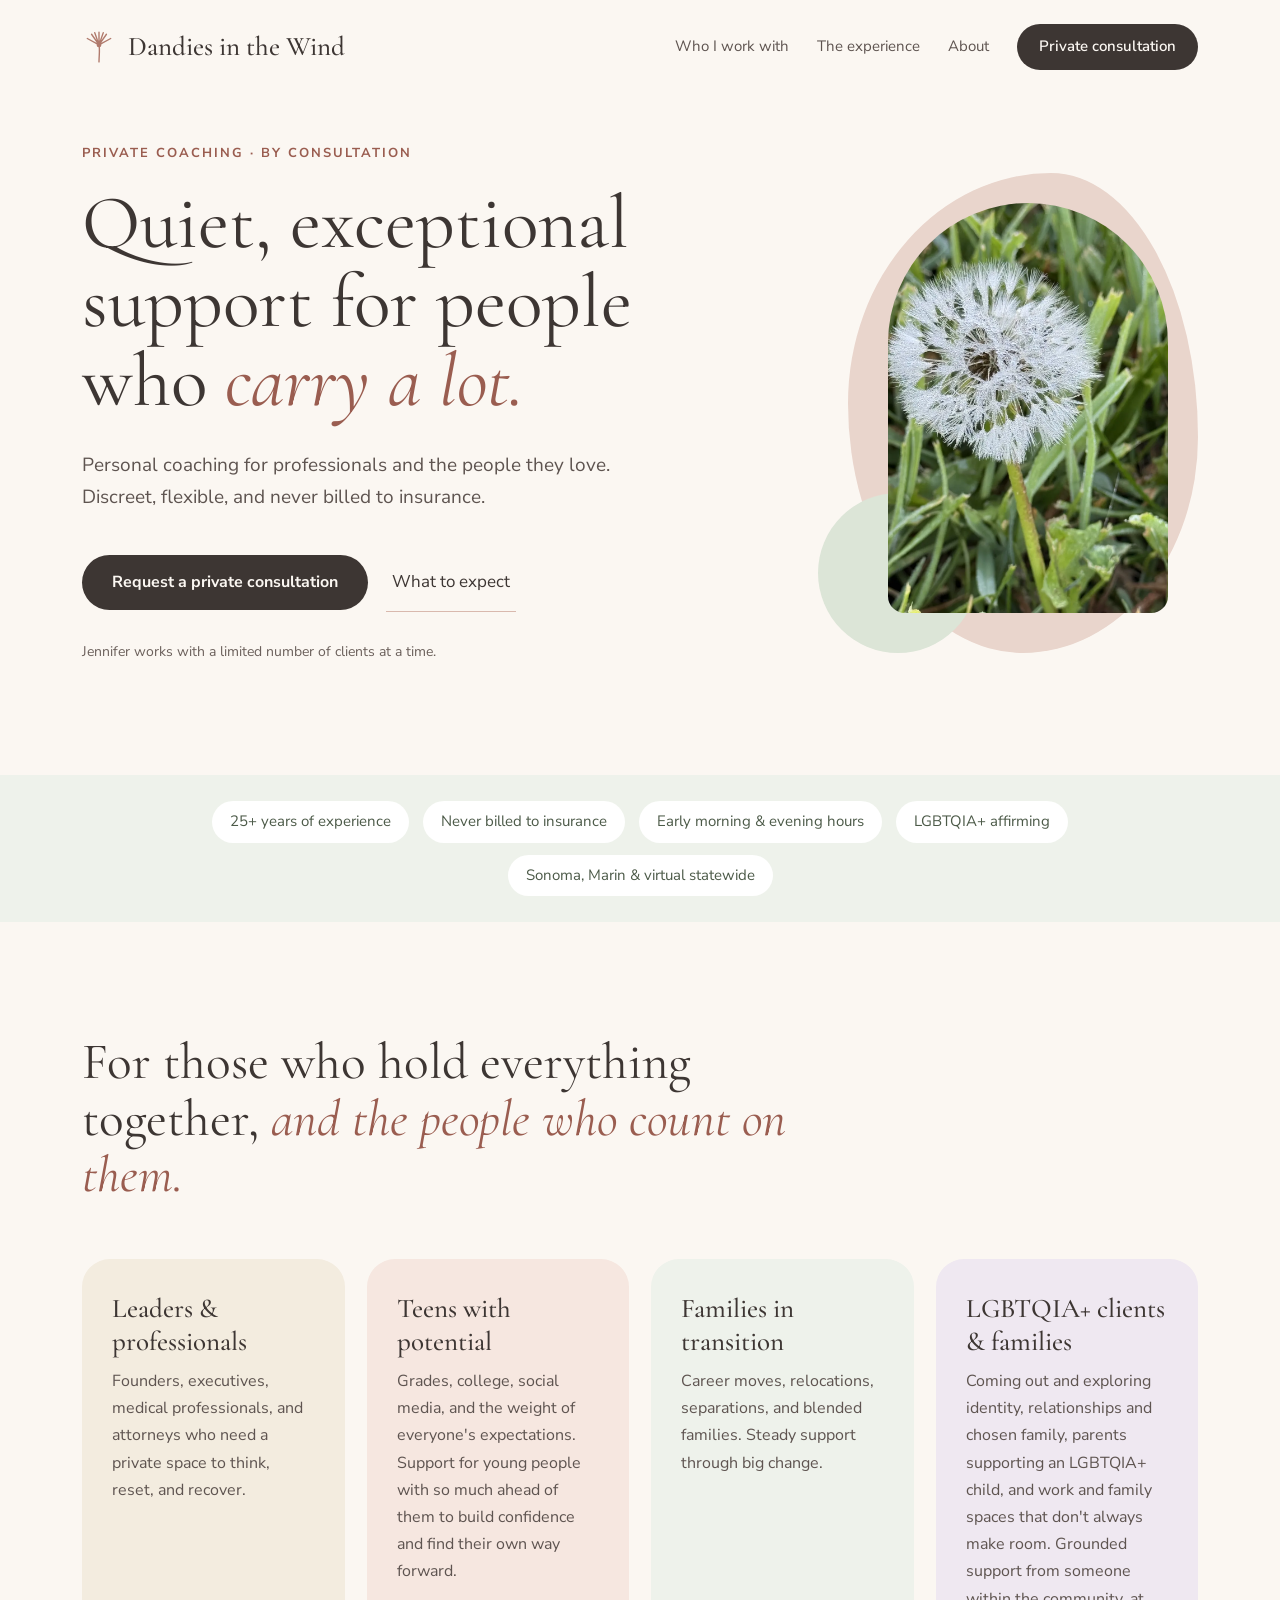
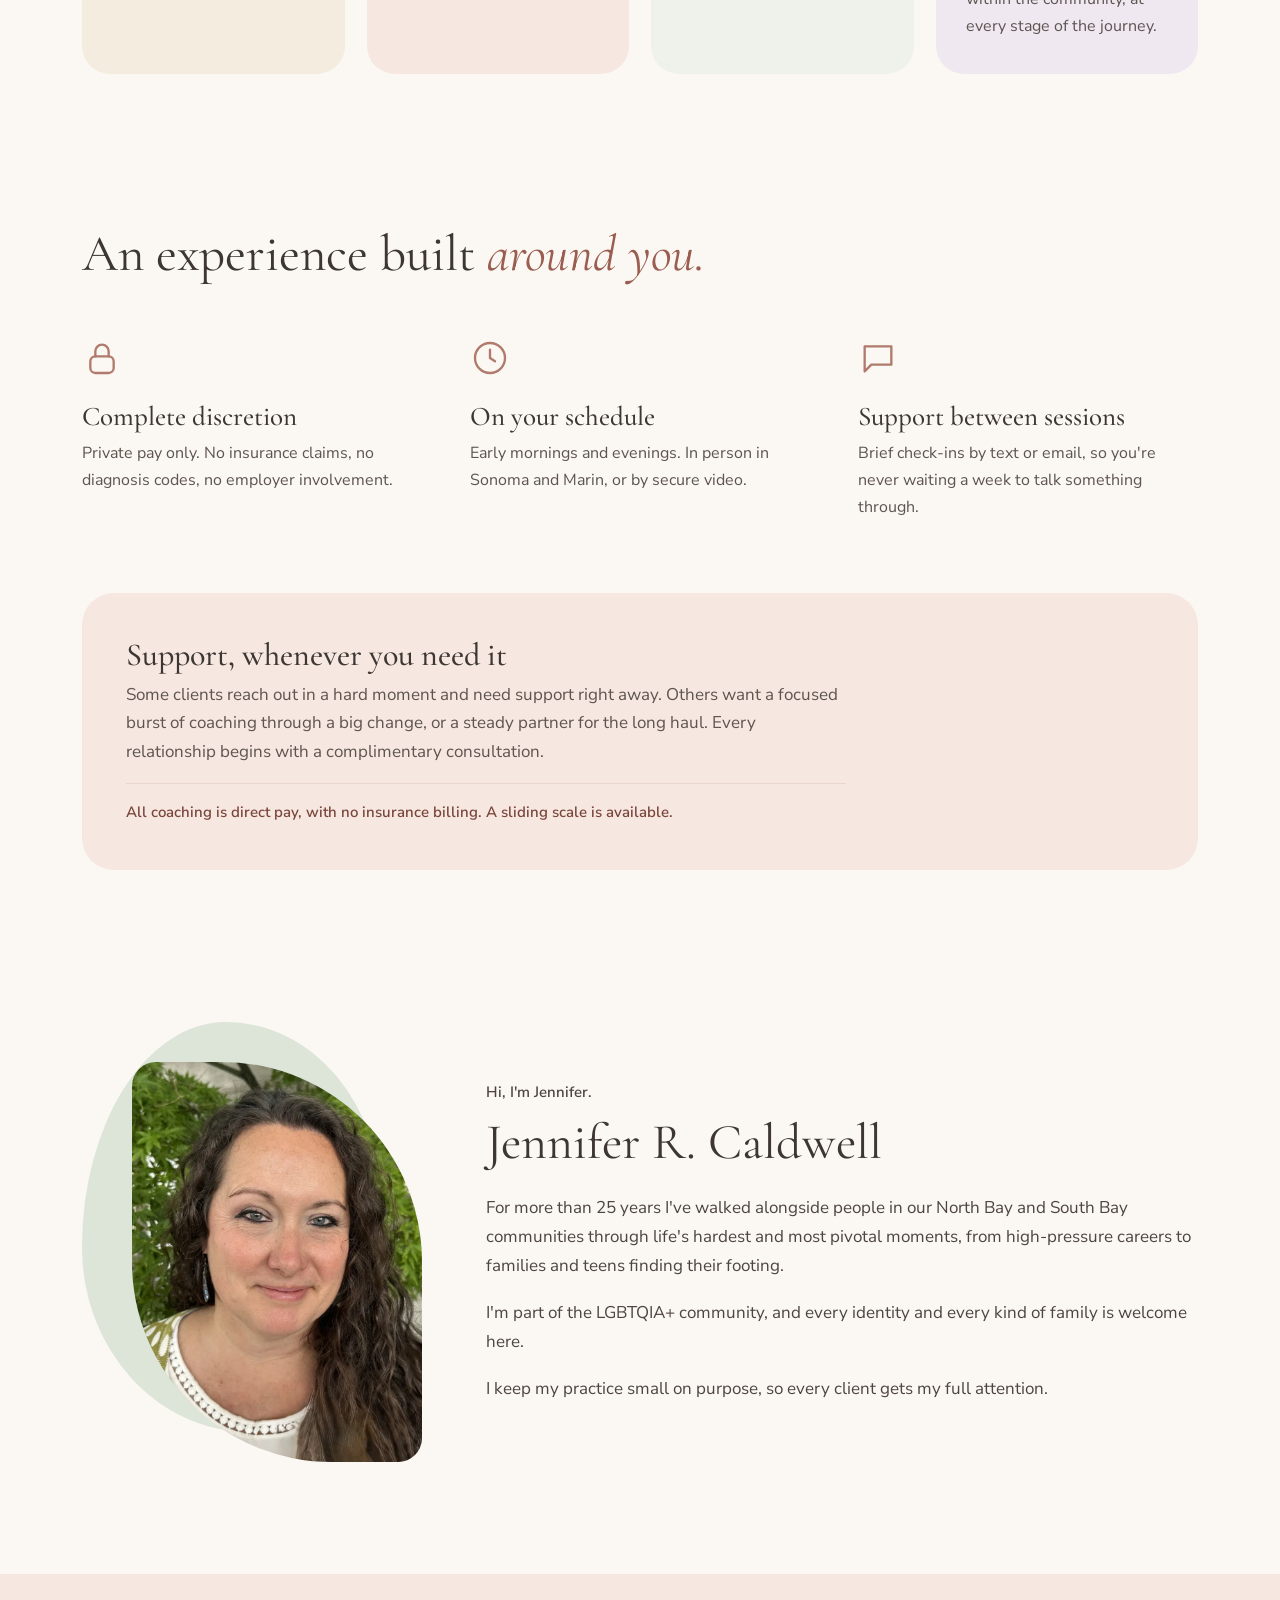
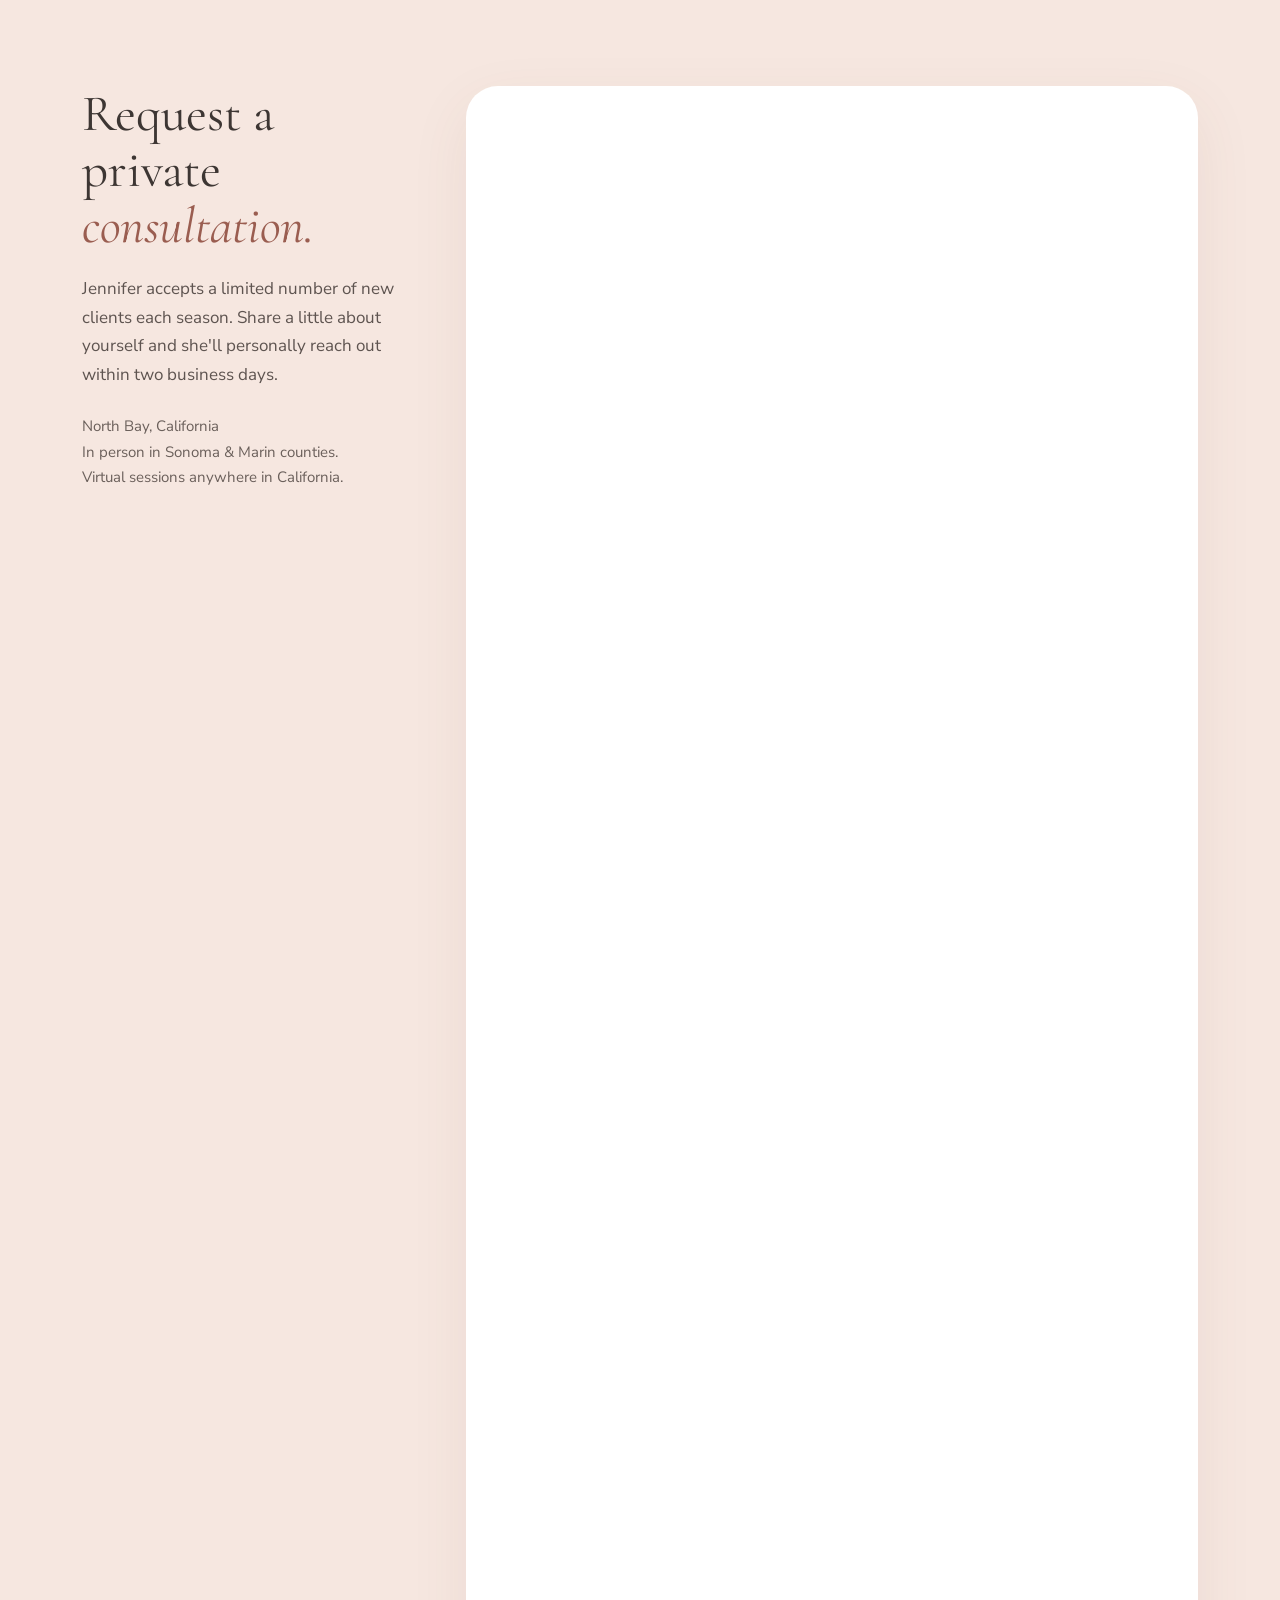
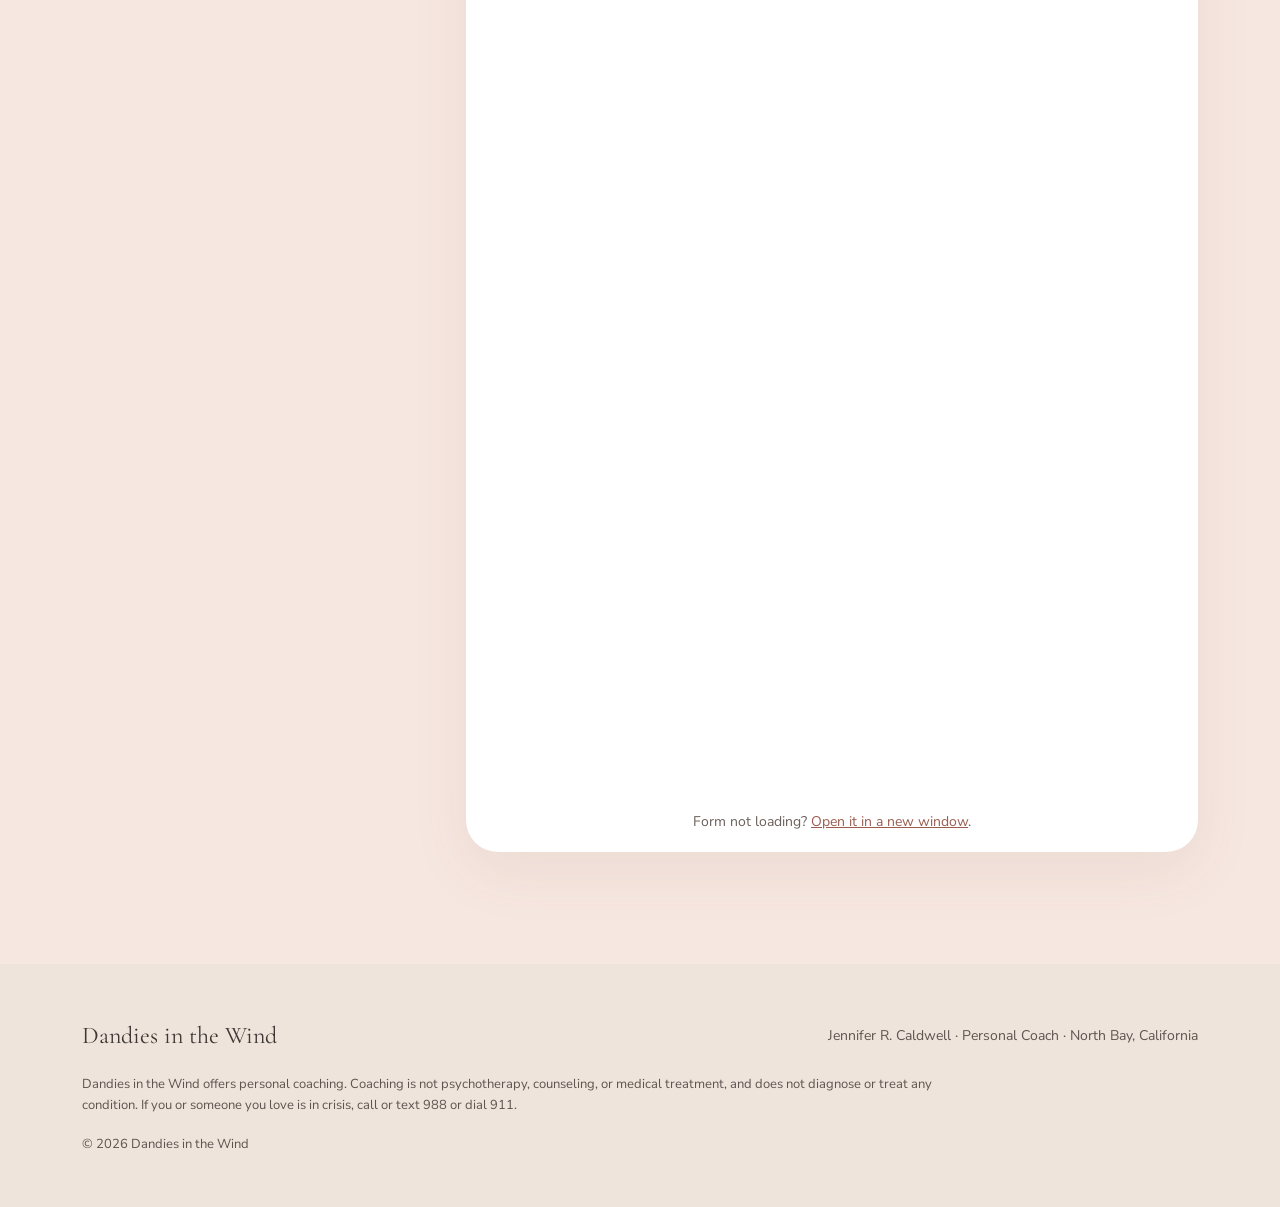
==== commit 040c21d8: "Replace FormSubmit with embedded Microsoft Form" ====
--- a/index.html
+++ b/index.html
@@ -151,69 +151,10 @@
       <p class="where">North Bay, California<br>In person in Sonoma &amp; Marin counties.<br>Virtual sessions anywhere in California.</p>
     </div>
 
-    <form class="intake-form" action="https://formsubmit.co/jennifer@dandiesinthewind.org" method="POST">
-      <!-- FormSubmit settings -->
-      <input type="hidden" name="_subject" value="New consultation request from dandiesinthewind.org">
-      <input type="hidden" name="_template" value="table">
-      <input type="hidden" name="_captcha" value="false">
-      <input type="hidden" name="_next" value="https://dandiesinthewind.org/thanks.html">
-      <input type="text" name="_honey" class="hp" tabindex="-1" autocomplete="off" aria-hidden="true">
-
-      <label class="field full">Who is this for?
-        <select name="For" required>
-          <option>Myself</option>
-          <option>My teen or young adult</option>
-          <option>My family</option>
-          <option>My partner and me</option>
-        </select>
-      </label>
-      <label class="field">First name <span class="req" aria-hidden="true">*</span>
-        <input type="text" name="First name" autocomplete="given-name" required>
-      </label>
-      <label class="field">Last name <span class="req" aria-hidden="true">*</span>
-        <input type="text" name="Last name" autocomplete="family-name" required>
-      </label>
-      <label class="field">Email <span class="req" aria-hidden="true">*</span>
-        <input type="email" name="email" autocomplete="email" required>
-      </label>
-      <label class="field">Phone
-        <input type="tel" name="Phone" autocomplete="tel">
-      </label>
-      <label class="field">Profession (optional)
-        <input type="text" name="Profession">
-      </label>
-      <label class="field">How did you hear about Jennifer?
-        <select name="Referral source">
-          <option>Referral from a friend or colleague</option>
-          <option>Referral from a professional</option>
-          <option>Online search</option>
-          <option>Other</option>
-        </select>
-      </label>
-      <label class="field">How would you like to meet?
-        <select name="Format">
-          <option>In person (Sonoma / Marin)</option>
-          <option>Virtual</option>
-          <option>Either is fine</option>
-        </select>
-      </label>
-      <label class="field">Best times
-        <select name="Best times">
-          <option>Early mornings</option>
-          <option>Daytime</option>
-          <option>Evenings</option>
-        </select>
-      </label>
-      <label class="field full">What would you like support with?
-        <span class="hint">A sentence or two is plenty. Save the details for your consultation.</span>
-        <textarea name="What they'd like support with" rows="4"></textarea>
-      </label>
-      <label class="check full">
-        <input type="checkbox" name="Acknowledged coaching is not therapy" value="Yes" required>
-        <span>I understand coaching is not therapy, counseling, or medical care. If reaching out for someone under 18, I'm their parent or guardian.</span>
-      </label>
-      <button class="btn" type="submit">Request consultation</button>
-    </form>
+    <div class="intake-form-embed">
+      <iframe src="https://forms.cloud.microsoft/Pages/ResponsePage.aspx?id=DQSIkWdsW0yxEjajBLZtrQAAAAAAAAAAAAMAAJL98H5URTAzMkpIQ1I5UktOTk5IRk03RFpPRk5HVi4u&embed=true" title="Request a private consultation form" loading="lazy" allowfullscreen></iframe>
+      <p class="embed-fallback">Form not loading? <a href="https://forms.cloud.microsoft/Pages/ResponsePage.aspx?id=DQSIkWdsW0yxEjajBLZtrQAAAAAAAAAAAAMAAJL98H5URTAzMkpIQ1I5UktOTk5IRk03RFpPRk5HVi4u" target="_blank" rel="noopener">Open it in a new window</a>.</p>
+    </div>
   </div>
 </section>
 
--- a/styles.css
+++ b/styles.css
@@ -160,3 +160,12 @@
   form.intake-form { grid-template-columns: 1fr; padding: 28px 22px; border-radius: 24px; }
   .engage { padding: 32px 26px; }
 }
+
+/* Embedded Microsoft Form */
+.intake-form-embed { flex: 999 1 560px; min-width: 0; background: #fff; border-radius: 32px; padding: 12px; box-shadow: 0 20px 60px rgba(120, 80, 60, .08); }
+.intake-form-embed iframe { display: block; width: 100%; height: 2300px; border: 0; border-radius: 22px; }
+.embed-fallback { text-align: center; font-size: 14px; color: var(--soft); padding: 12px 0 6px; }
+@media (max-width: 700px) {
+  .intake-form-embed { padding: 6px; border-radius: 24px; }
+  .intake-form-embed iframe { height: 2600px; border-radius: 18px; }
+}
